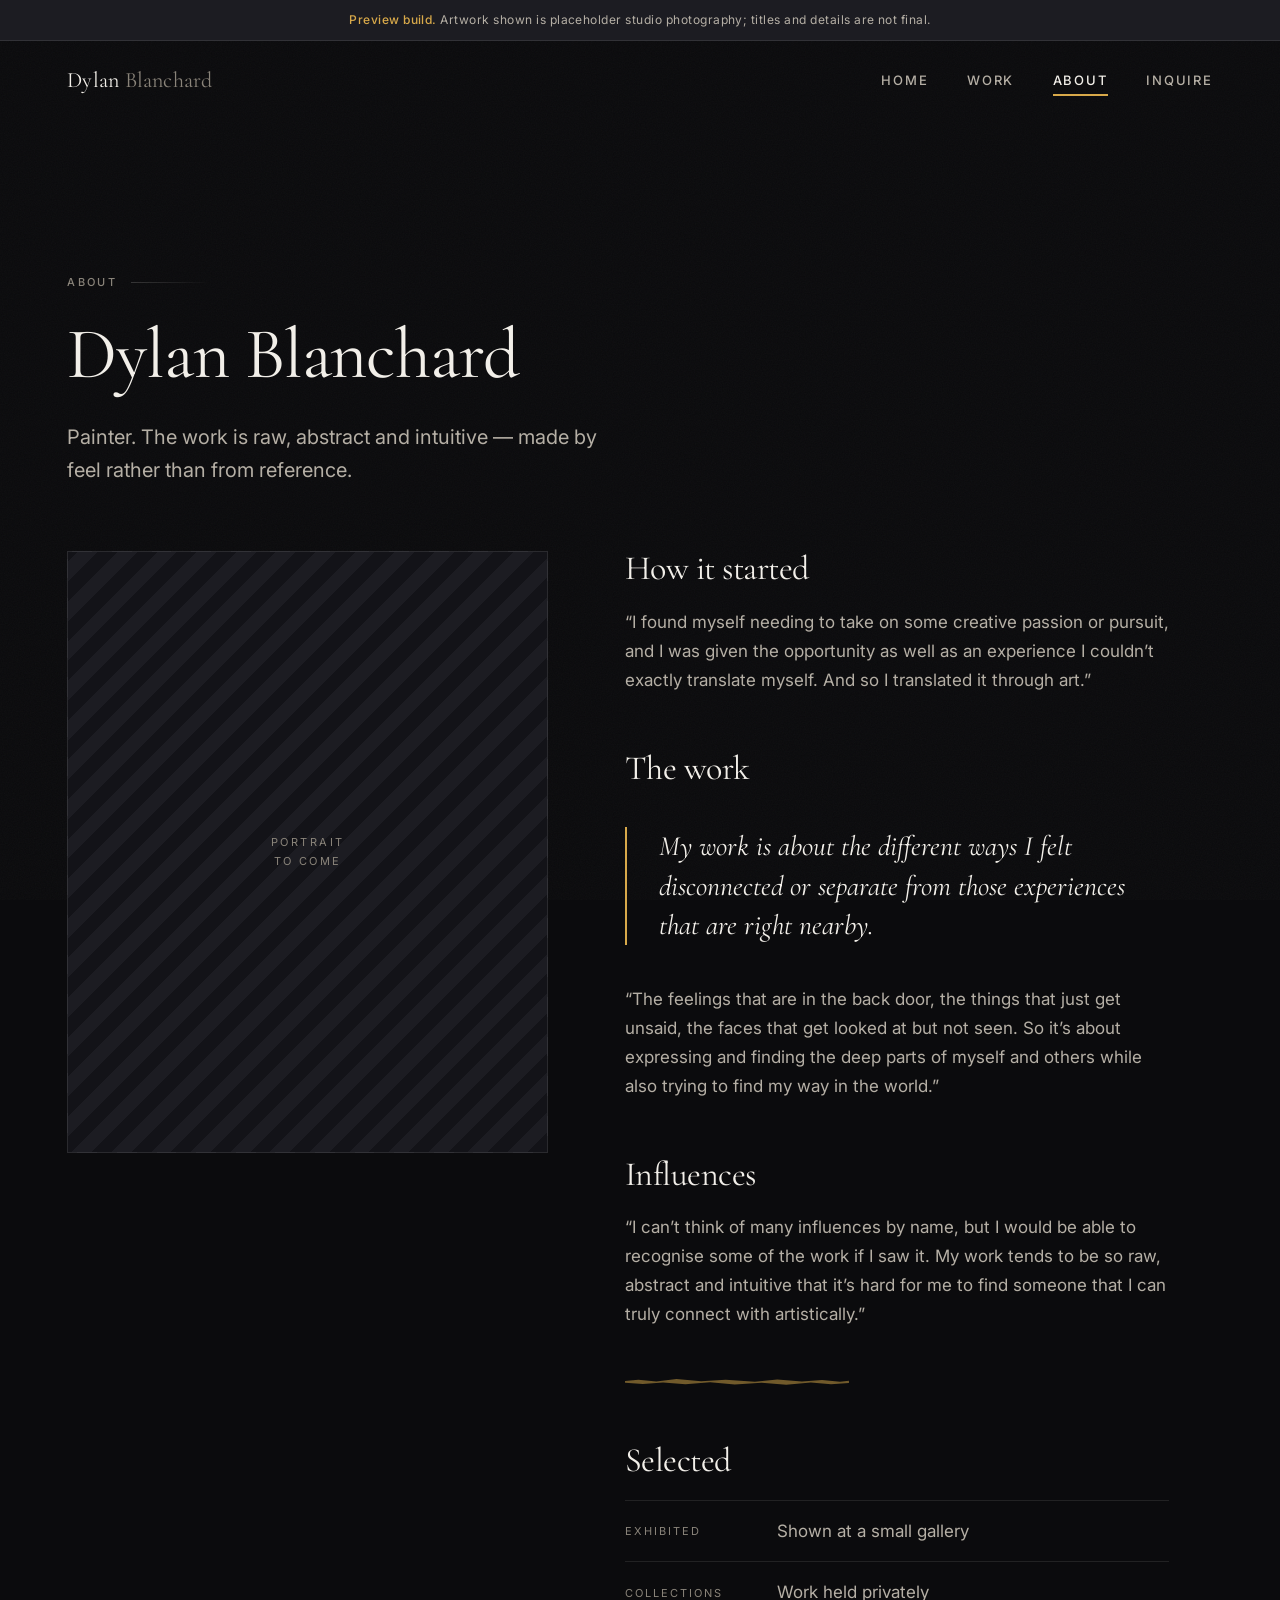
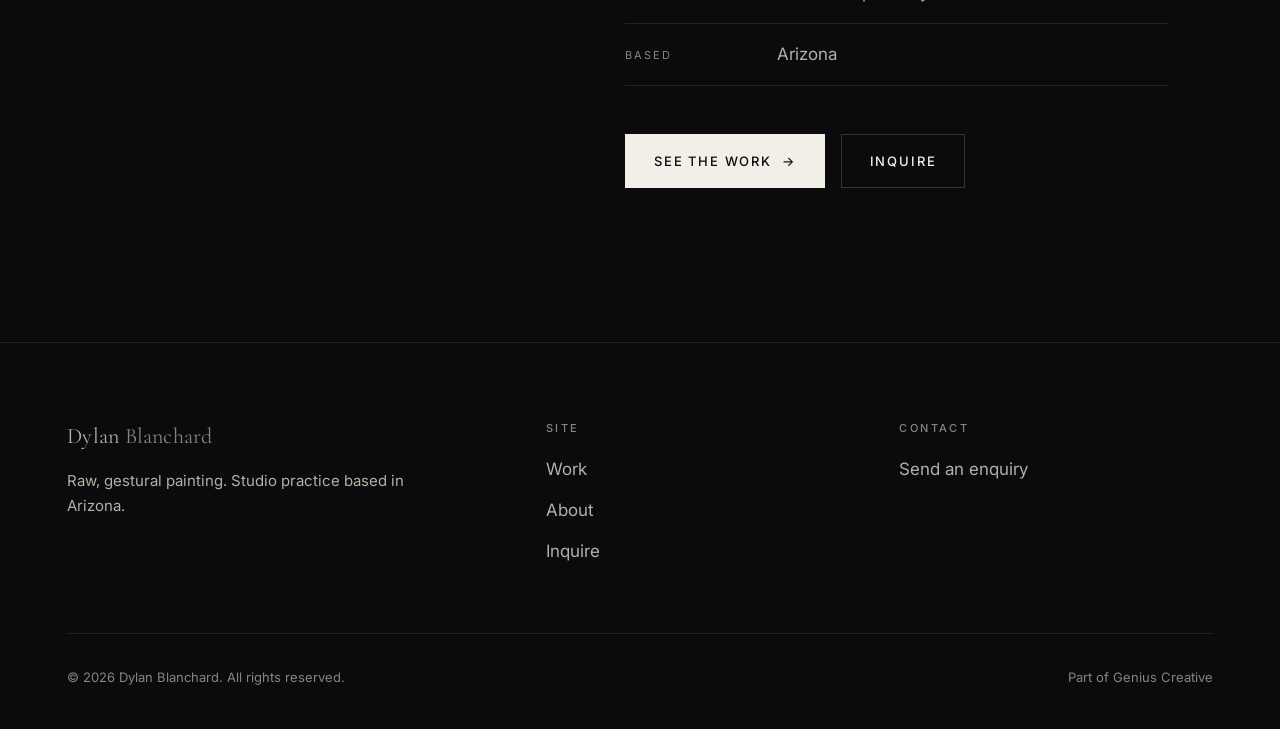
==== about.html @ bfadbf79 "Publish Dylan Blanchard portfolio site Generated from the private dylan-blanchard-portfolio repo via" ====
<!DOCTYPE html>
<html lang="en">
<head>
<meta charset="utf-8">
<meta name="viewport" content="width=device-width, initial-scale=1">
<title>About — Dylan Blanchard</title>
<meta name="description" content="Dylan Blanchard on how he started painting, what the work is about, and why it stays raw, abstract and intuitive.">
<meta property="og:title" content="About — Dylan Blanchard">
<meta property="og:description" content="How he started, what the work is about, and why it stays raw.">
<meta property="og:type" content="profile">
<meta property="og:url" content="https://gbmisa.github.io/dylan-blanchard-site/about.html">
<meta property="og:image" content="https://gbmisa.github.io/dylan-blanchard-site/images/artwork/work-06-1600.jpg">
<link rel="canonical" href="https://gbmisa.github.io/dylan-blanchard-site/about.html">
<link rel="icon" href="data:image/svg+xml,%3Csvg xmlns='http://www.w3.org/2000/svg' viewBox='0 0 32 32'%3E%3Crect width='32' height='32' fill='%230b0b0d'/%3E%3Cpath d='M6 23c4-3 6-13 11-15 3.2-1.3 6 .2 8 2.4-5 2-8 10.6-12 12.6-3 1.5-5 1-7 0z' fill='%23d8a94a'/%3E%3C/svg%3E">
<link rel="preconnect" href="https://fonts.googleapis.com">
<link rel="preconnect" href="https://fonts.gstatic.com" crossorigin>
<link href="https://fonts.googleapis.com/css2?family=Cormorant+Garamond:ital,wght@0,400;0,600;1,400&family=Inter:wght@400;500&display=swap" rel="stylesheet">
<link rel="stylesheet" href="css/style.css">
</head>
<body>

<a class="skip-link" href="#main">Skip to content</a>

<!-- PREVIEW BANNER — delete this element (and §15 of style.css) at launch -->
<div class="preview-banner">
  <strong>Preview build.</strong> Artwork shown is placeholder studio photography; titles and details are not final.
</div>

<header class="site-header">
  <div class="shell site-header__inner">
    <a class="wordmark" href="index.html">Dylan <span>Blanchard</span></a>
    <button class="nav-toggle" aria-expanded="false" aria-controls="nav" aria-label="Menu">
      <span class="nav-toggle__bars"></span>
    </button>
    <nav class="nav" id="nav" aria-label="Primary">
      <ul class="nav__list">
        <li><a class="nav__link" href="index.html">Home</a></li>
        <li><a class="nav__link" href="gallery.html">Work</a></li>
        <li><a class="nav__link" href="about.html" aria-current="page">About</a></li>
        <li><a class="nav__link" href="contact.html">Inquire</a></li>
      </ul>
    </nav>
  </div>
</header>

<main id="main">

  <section class="section" style="padding-bottom: clamp(2.5rem, 6vw, 4rem);">
    <div class="shell">
      <p class="eyebrow">About</p>
      <h1 style="font-size: clamp(2.5rem, 1.8rem + 4vw, 4.5rem); margin-bottom: 1.75rem;">
        Dylan Blanchard
      </h1>
      <p class="lede">
        Painter. The work is raw, abstract and intuitive — made by feel rather
        than from reference.
      </p>
    </div>
  </section>

  <section style="padding-bottom: var(--space-section);">
    <div class="shell">
      <div class="split">
        <div class="portrait-col">
          <div class="portrait-slot">
            <span class="portrait-slot__label">Portrait<br>to come</span>
          </div>
          <!-- TODO: swap .portrait-slot for Dylan's headshot / studio photo.
               Suggested: <img src="images/dylan-portrait.jpg" width="" height=""
               alt="Dylan Blanchard in the studio"> -->
        </div>

        <div class="prose">
          <h2>How it started</h2>
          <p>
            &ldquo;I found myself needing to take on some creative passion or
            pursuit, and I was given the opportunity as well as an experience I
            couldn&rsquo;t exactly translate myself. And so I translated it
            through art.&rdquo;
          </p>

          <h2>The work</h2>
          <blockquote>
            <p>
              My work is about the different ways I felt disconnected or
              separate from those experiences that are right nearby.
            </p>
          </blockquote>
          <p>
            &ldquo;The feelings that are in the back door, the things that just
            get unsaid, the faces that get looked at but not seen. So it&rsquo;s
            about expressing and finding the deep parts of myself and others
            while also trying to find my way in the world.&rdquo;
          </p>

          <h2>Influences</h2>
          <p>
            &ldquo;I can&rsquo;t think of many influences by name, but I would be
            able to recognise some of the work if I saw it. My work tends to be
            so raw, abstract and intuitive that it&rsquo;s hard for me to find
            someone that I can truly connect with artistically.&rdquo;
          </p>

          <hr class="stroke-rule" style="margin: 3rem 0;">

          <h2>Selected</h2>
          <ul class="facts">
            <li>
              <span class="facts__key">Exhibited</span>
              <span class="facts__val">Shown at a small gallery</span>
            </li>
            <li>
              <span class="facts__key">Collections</span>
              <span class="facts__val">Work held privately</span>
            </li>
            <li>
              <span class="facts__key">Based</span>
              <span class="facts__val">Arizona</span>
            </li>
          </ul>
          <!-- TODO: expand as Dylan adds shows, collections, press.
               Pending from Dylan: quotes he wants to lead with. -->

          <div class="btn-row" style="margin-top: 3rem;">
            <a class="btn btn--solid" href="gallery.html">
              See the work <span class="btn__arrow" aria-hidden="true">&rarr;</span>
            </a>
            <a class="btn" href="contact.html">Inquire</a>
          </div>
        </div>
      </div>
    </div>
  </section>

</main>

<footer class="site-footer">
  <div class="shell">
    <div class="site-footer__grid">
      <div>
        <a class="wordmark" href="index.html">Dylan <span>Blanchard</span></a>
        <p style="margin-top: 1rem; max-width: 22rem; font-size: 0.9375rem;">
          Raw, gestural painting. Studio practice based in Arizona.
        </p>
      </div>
      <div>
        <h3>Site</h3>
        <ul>
          <li><a href="gallery.html">Work</a></li>
          <li><a href="about.html">About</a></li>
          <li><a href="contact.html">Inquire</a></li>
        </ul>
      </div>
      <div>
        <h3>Contact</h3>
        <ul>
          <!-- TODO: replace with Dylan's real contact address -->
          <li><a href="contact.html">Send an enquiry</a></li>
        </ul>
      </div>
    </div>
    <div class="site-footer__base">
      <span>&copy; 2026 Dylan Blanchard. All rights reserved.</span>
      <span>Part of Genius Creative</span>
    </div>
  </div>
</footer>

<script src="js/site-config.js"></script>
<script src="js/main.js"></script>
</body>
</html>
---- css/style.css ----
/* ==========================================================================
   Dylan Blanchard — Genius Creative
   Ink ground, jewel-tone accents, palette-knife texture.
   The paintings supply the loudest colour on every page; chrome stays quiet.
   ========================================================================== */

/* --------------------------------------------------------------------------
   1. Tokens
   -------------------------------------------------------------------------- */
:root {
  /* ground */
  --ink:        #0b0b0d;
  --ink-raised: #131318;
  --ink-high:   #1c1c22;
  --hairline:   rgba(242, 239, 233, 0.10);
  --hairline-2: rgba(242, 239, 233, 0.18);

  /* type — all AA or better on --ink */
  --bone:    #f2efe9;  /* 19.0:1 */
  --bone-2:  #b5afa5;  /*  8.9:1 */
  --bone-3:  #8a847a;  /*  5.3:1 */

  /* jewel accents, pulled from the work itself */
  --gold:    #d8a94a;  /*  9.1:1 */
  --crimson: #e0576a;  /*  5.4:1 */
  --cobalt:  #6d8fe8;
  --violet:  #a279e0;

  /* layout */
  --measure: 34rem;
  --gutter: clamp(1.25rem, 4vw, 3.5rem);
  --shell: 78rem;

  /* rhythm */
  --space-section: clamp(5rem, 12vw, 11rem);

  /* type stacks */
  --font-display: "Cormorant Garamond", "Iowan Old Style", Palatino, Georgia, serif;
  --font-body: "Inter", -apple-system, BlinkMacSystemFont, "Segoe UI", Roboto, Helvetica, Arial, sans-serif;

  --ease: cubic-bezier(0.22, 0.61, 0.36, 1);
}

/* --------------------------------------------------------------------------
   2. Reset & base
   -------------------------------------------------------------------------- */
*, *::before, *::after { box-sizing: border-box; }

html {
  -webkit-text-size-adjust: 100%;
  scroll-behavior: smooth;
}

body {
  margin: 0;
  background: var(--ink);
  color: var(--bone-2);
  font-family: var(--font-body);
  font-size: clamp(1rem, 0.97rem + 0.15vw, 1.0625rem);
  line-height: 1.7;
  font-weight: 400;
  -webkit-font-smoothing: antialiased;
  overflow-x: hidden;
}

/* Grain. Sits above the ground, below content — gives the flat ink some
   tooth so it reads as material rather than as a flat digital surface. */
body::before {
  content: "";
  position: fixed;
  inset: 0;
  z-index: 1;
  pointer-events: none;
  opacity: 0.035;
  background-image: url("data:image/svg+xml,%3Csvg xmlns='http://www.w3.org/2000/svg' width='220' height='220'%3E%3Cfilter id='n'%3E%3CfeTurbulence type='fractalNoise' baseFrequency='0.82' numOctaves='4' stitchTiles='stitch'/%3E%3C/filter%3E%3Crect width='220' height='220' filter='url(%23n)'/%3E%3C/svg%3E");
}

body > * { position: relative; z-index: 2; }

img { max-width: 100%; height: auto; display: block; }

h1, h2, h3, h4 {
  font-family: var(--font-display);
  color: var(--bone);
  font-weight: 400;
  line-height: 1.08;
  letter-spacing: -0.015em;
  margin: 0;
  text-wrap: balance;
}

p { margin: 0 0 1.25em; }
p:last-child { margin-bottom: 0; }

a { color: var(--gold); text-decoration: none; }

:focus-visible {
  outline: 2px solid var(--gold);
  outline-offset: 3px;
  border-radius: 2px;
}

::selection { background: var(--crimson); color: var(--bone); }

.skip-link {
  position: absolute;
  left: var(--gutter);
  top: -100%;
  z-index: 999;
  padding: 0.75rem 1.25rem;
  background: var(--bone);
  color: var(--ink);
  font-size: 0.875rem;
  font-weight: 500;
}
.skip-link:focus { top: 1rem; }

.visually-hidden {
  position: absolute;
  width: 1px; height: 1px;
  padding: 0; margin: -1px;
  overflow: hidden;
  clip: rect(0 0 0 0);
  white-space: nowrap;
}

/* --------------------------------------------------------------------------
   3. Layout primitives
   -------------------------------------------------------------------------- */
.shell {
  width: 100%;
  max-width: var(--shell);
  margin-inline: auto;
  padding-inline: var(--gutter);
}

.section { padding-block: var(--space-section); }

.eyebrow {
  font-family: var(--font-body);
  font-size: 0.6875rem;
  font-weight: 500;
  letter-spacing: 0.22em;
  text-transform: uppercase;
  color: var(--bone-3);
  margin: 0 0 1.5rem;
  display: flex;
  align-items: center;
  gap: 0.875rem;
}
.eyebrow::after {
  content: "";
  height: 1px;
  flex: 1;
  max-width: 5rem;
  background: linear-gradient(90deg, var(--hairline-2), transparent);
}

.lede {
  font-size: clamp(1.0625rem, 1rem + 0.35vw, 1.25rem);
  line-height: 1.65;
  color: var(--bone-2);
  max-width: var(--measure);
}

/* A torn/knife-stroke rule — the divider motif. Deliberately not a clean
   hairline: the edge is chipped, the way a loaded knife leaves paint. */
.stroke-rule {
  border: 0;
  height: 10px;
  margin: 0;
  width: min(14rem, 40vw);
  background: var(--gold);
  opacity: 0.5;
  clip-path: polygon(
    0% 42%, 6% 30%, 14% 46%, 23% 22%, 34% 44%, 45% 28%,
    58% 48%, 68% 26%, 79% 46%, 88% 32%, 96% 48%, 100% 38%,
    100% 62%, 92% 74%, 83% 56%, 72% 78%, 61% 58%, 49% 76%,
    38% 54%, 27% 74%, 17% 56%, 8% 72%, 0% 60%
  );
}

/* --------------------------------------------------------------------------
   4. Header
   -------------------------------------------------------------------------- */
.site-header {
  position: sticky;
  top: 0;
  z-index: 50;
  transition: background-color 0.4s var(--ease), border-color 0.4s var(--ease);
  border-bottom: 1px solid transparent;
}
.site-header.is-stuck {
  background: rgba(11, 11, 13, 0.86);
  backdrop-filter: blur(14px);
  -webkit-backdrop-filter: blur(14px);
  border-bottom-color: var(--hairline);
}

.site-header__inner {
  display: flex;
  align-items: center;
  justify-content: space-between;
  gap: 1.5rem;
  padding-block: 1.5rem;
}

.wordmark {
  font-family: var(--font-display);
  font-size: 1.375rem;
  line-height: 1;
  letter-spacing: 0.01em;
  color: var(--bone);
  white-space: nowrap;
}
.wordmark span { color: var(--bone-3); }

.nav__list {
  display: flex;
  align-items: center;
  gap: clamp(1.5rem, 3vw, 2.75rem);
  list-style: none;
  margin: 0;
  padding: 0;
}

.nav__link {
  position: relative;
  font-size: 0.8125rem;
  font-weight: 500;
  letter-spacing: 0.14em;
  text-transform: uppercase;
  color: var(--bone-2);
  padding-block: 0.5rem;
  transition: color 0.25s var(--ease);
}
.nav__link::after {
  content: "";
  position: absolute;
  left: 0; right: 0; bottom: 0;
  height: 2px;
  background: var(--gold);
  transform: scaleX(0);
  transform-origin: left;
  transition: transform 0.35s var(--ease);
}
.nav__link:hover, .nav__link:focus-visible { color: var(--bone); }
.nav__link:hover::after,
.nav__link[aria-current="page"]::after { transform: scaleX(1); }
.nav__link[aria-current="page"] { color: var(--bone); }

.nav-toggle {
  display: none;
  width: 2.75rem; height: 2.75rem;
  align-items: center;
  justify-content: center;
  background: none;
  border: 1px solid var(--hairline-2);
  color: var(--bone);
  cursor: pointer;
  padding: 0;
}
.nav-toggle__bars,
.nav-toggle__bars::before,
.nav-toggle__bars::after {
  display: block;
  width: 18px; height: 1.5px;
  background: currentColor;
  transition: transform 0.3s var(--ease), opacity 0.2s var(--ease);
}
.nav-toggle__bars::before,
.nav-toggle__bars::after { content: ""; position: absolute; }
.nav-toggle__bars::before { transform: translateY(-6px); }
.nav-toggle__bars::after  { transform: translateY(6px); }
.nav-toggle[aria-expanded="true"] .nav-toggle__bars { background: transparent; }
.nav-toggle[aria-expanded="true"] .nav-toggle__bars::before { transform: rotate(45deg); }
.nav-toggle[aria-expanded="true"] .nav-toggle__bars::after  { transform: rotate(-45deg); }

@media (max-width: 46rem) {
  .nav-toggle { display: inline-flex; position: relative; }
  .nav {
    position: fixed;
    inset: 0;
    background: var(--ink);
    display: grid;
    place-items: center;
    opacity: 0;
    visibility: hidden;
    transition: opacity 0.35s var(--ease), visibility 0.35s;
  }
  .nav.is-open { opacity: 1; visibility: visible; }
  .nav__list { flex-direction: column; gap: 2rem; }
  .nav__link { font-size: 1rem; letter-spacing: 0.18em; }
}

/* --------------------------------------------------------------------------
   5. Hero
   -------------------------------------------------------------------------- */
.hero {
  padding-block: clamp(3rem, 8vw, 7rem) var(--space-section);
}

.hero__grid {
  display: grid;
  gap: clamp(2.5rem, 6vw, 5rem);
  align-items: center;
}
@media (min-width: 60rem) {
  .hero__grid {
    grid-template-columns: 1fr 0.85fr;
  }
}

.hero__title {
  font-size: clamp(3rem, 2rem + 7vw, 6.5rem);
  line-height: 0.95;
  margin-bottom: 1.75rem;
}
.hero__title em {
  display: block;
  font-style: italic;
  color: var(--gold);
}

.hero__statement {
  font-size: clamp(1.0625rem, 1rem + 0.4vw, 1.3125rem);
  line-height: 1.6;
  max-width: 30rem;
  margin-bottom: 2.5rem;
  color: var(--bone-2);
}

.hero__figure { margin: 0; }
.hero__figure img {
  width: 100%;
  /* the paint carries its own light; a faint bloom seats it on the ink */
  box-shadow: 0 40px 80px -30px rgba(0, 0, 0, 0.9),
              0 0 120px -60px var(--crimson);
}
.hero__caption {
  margin-top: 1rem;
  font-size: 0.75rem;
  letter-spacing: 0.1em;
  text-transform: uppercase;
  color: var(--bone-3);
}

/* --------------------------------------------------------------------------
   6. Buttons
   -------------------------------------------------------------------------- */
.btn-row { display: flex; flex-wrap: wrap; gap: 1rem; }

.btn {
  display: inline-flex;
  align-items: center;
  gap: 0.625rem;
  padding: 0.9375rem 1.75rem;
  font-family: var(--font-body);
  font-size: 0.8125rem;
  font-weight: 500;
  letter-spacing: 0.14em;
  text-transform: uppercase;
  border: 1px solid var(--hairline-2);
  color: var(--bone);
  background: transparent;
  cursor: pointer;
  transition: border-color 0.3s var(--ease), color 0.3s var(--ease),
              background-color 0.3s var(--ease), transform 0.3s var(--ease);
}
.btn:hover, .btn:focus-visible {
  border-color: var(--gold);
  color: var(--gold);
  transform: translateY(-2px);
}
.btn--solid {
  background: var(--bone);
  border-color: var(--bone);
  color: var(--ink);
}
.btn--solid:hover, .btn--solid:focus-visible {
  background: var(--gold);
  border-color: var(--gold);
  color: var(--ink);
}
.btn__arrow { transition: transform 0.3s var(--ease); }
.btn:hover .btn__arrow { transform: translateX(4px); }

/* --------------------------------------------------------------------------
   7. Statement / pull quote
   -------------------------------------------------------------------------- */
.statement { border-top: 1px solid var(--hairline); }

.statement__quote {
  margin: 0;
  max-width: 46rem;
}
.statement__quote p {
  font-family: var(--font-display);
  font-size: clamp(1.5rem, 1.1rem + 2vw, 2.75rem);
  line-height: 1.28;
  font-style: italic;
  color: var(--bone);
  letter-spacing: -0.01em;
}
.statement__quote p em {
  font-style: italic;
  color: var(--gold);
}
.statement__attrib {
  display: block;
  margin-top: 2rem;
  font-family: var(--font-body);
  font-size: 0.6875rem;
  font-style: normal;
  letter-spacing: 0.22em;
  text-transform: uppercase;
  color: var(--bone-3);
}

/* --------------------------------------------------------------------------
   8. Work grids
   -------------------------------------------------------------------------- */

/* Home — staggered, gallery-hang rhythm rather than a uniform matrix. */
.work-stagger {
  display: grid;
  gap: clamp(2.5rem, 6vw, 5.5rem);
}
@media (min-width: 48rem) {
  .work-stagger { grid-template-columns: repeat(2, 1fr); align-items: start; }
  .work-stagger > *:nth-child(even) { transform: translateY(clamp(2rem, 6vw, 5rem)); }
}

/* Gallery — columns keep every canvas at its true aspect ratio, no cropping. */
.work-masonry {
  column-count: 1;
  column-gap: clamp(1.5rem, 4vw, 3rem);
}
@media (min-width: 40rem) { .work-masonry { column-count: 2; } }
@media (min-width: 68rem) { .work-masonry { column-count: 3; } }
.work-masonry .work { break-inside: avoid; margin-bottom: clamp(1.5rem, 4vw, 3rem); }

.work { margin: 0; }

.work__frame {
  display: block;
  position: relative;
  background: var(--ink-raised);
  overflow: hidden;
  cursor: zoom-in;
  border: 0;
  padding: 0;
  width: 100%;
}
.work__frame img {
  width: 100%;
  transition: transform 0.7s var(--ease), filter 0.7s var(--ease);
}
.work__frame::after {
  content: "";
  position: absolute;
  inset: 0;
  background: linear-gradient(180deg, transparent 55%, rgba(11, 11, 13, 0.55));
  opacity: 0;
  transition: opacity 0.5s var(--ease);
}
.work__frame:hover img,
.work__frame:focus-visible img { transform: scale(1.035); }
.work__frame:hover::after { opacity: 1; }

.work__caption {
  margin-top: 1.125rem;
  display: flex;
  flex-wrap: wrap;
  align-items: baseline;
  gap: 0.5rem 1rem;
}
.work__title {
  font-family: var(--font-display);
  font-size: 1.25rem;
  font-style: italic;
  color: var(--bone);
  line-height: 1.2;
}
.work__meta {
  font-size: 0.75rem;
  letter-spacing: 0.1em;
  text-transform: uppercase;
  color: var(--bone-3);
}

/* --------------------------------------------------------------------------
   9. Split feature (about teaser)
   -------------------------------------------------------------------------- */
.split {
  display: grid;
  gap: clamp(2.5rem, 6vw, 5rem);
  align-items: start;
}
.split--center { align-items: center; }
@media (min-width: 56rem) {
  .split { grid-template-columns: 0.9fr 1.1fr; }
  .split--flip > :first-child { order: 2; }
  /* portrait trails the long bio column instead of stranding a gap beside it */
  .portrait-col { position: sticky; top: 6rem; }
}

.portrait-slot {
  aspect-ratio: 4 / 5;
  background:
    repeating-linear-gradient(
      -45deg,
      var(--ink-raised) 0 14px,
      var(--ink-high) 14px 28px
    );
  border: 1px solid var(--hairline);
  display: grid;
  place-content: center;
  gap: 0.5rem;
  text-align: center;
  padding: 2rem;
}
.portrait-slot__label {
  font-size: 0.6875rem;
  letter-spacing: 0.22em;
  text-transform: uppercase;
  color: var(--bone-3);
}

/* --------------------------------------------------------------------------
   10. CTA band
   -------------------------------------------------------------------------- */
.cta {
  border-top: 1px solid var(--hairline);
  border-bottom: 1px solid var(--hairline);
  background:
    radial-gradient(70% 120% at 20% 0%, rgba(224, 87, 106, 0.10), transparent 60%),
    radial-gradient(60% 100% at 85% 100%, rgba(109, 143, 232, 0.10), transparent 60%);
}
.cta__title {
  font-size: clamp(2rem, 1.4rem + 3vw, 3.5rem);
  margin-bottom: 1.25rem;
}

/* --------------------------------------------------------------------------
   11. Prose (about)
   -------------------------------------------------------------------------- */
.prose { max-width: var(--measure); }
.prose h2 {
  font-size: clamp(1.5rem, 1.2rem + 1.4vw, 2.125rem);
  margin: 3.5rem 0 1.25rem;
}
.prose h2:first-child { margin-top: 0; }
.prose p { color: var(--bone-2); }

.prose blockquote {
  margin: 2.5rem 0;
  padding-left: clamp(1.25rem, 3vw, 2rem);
  border-left: 2px solid var(--gold);
}
.prose blockquote p {
  font-family: var(--font-display);
  font-size: clamp(1.25rem, 1.1rem + 1vw, 1.75rem);
  font-style: italic;
  line-height: 1.4;
  color: var(--bone);
}

.facts {
  list-style: none;
  margin: 0;
  padding: 0;
  border-top: 1px solid var(--hairline);
}
.facts li {
  display: flex;
  flex-wrap: wrap;
  gap: 0.25rem 1.5rem;
  padding-block: 1rem;
  border-bottom: 1px solid var(--hairline);
}
.facts dt, .facts__key {
  flex: 0 0 8rem;
  font-size: 0.6875rem;
  letter-spacing: 0.18em;
  text-transform: uppercase;
  color: var(--bone-3);
  padding-top: 0.35rem;
}
.facts__val { flex: 1 1 14rem; color: var(--bone-2); }

/* --------------------------------------------------------------------------
   12. Form
   -------------------------------------------------------------------------- */
.form { max-width: 38rem; }
.field { margin-bottom: 1.75rem; }
.field label {
  display: block;
  font-size: 0.6875rem;
  font-weight: 500;
  letter-spacing: 0.18em;
  text-transform: uppercase;
  color: var(--bone-2);
  margin-bottom: 0.625rem;
}
.field input,
.field select,
.field textarea {
  width: 100%;
  padding: 0.875rem 1rem;
  background: var(--ink-raised);
  border: 1px solid var(--hairline-2);
  color: var(--bone);
  font-family: inherit;
  font-size: 1rem;
  line-height: 1.5;
  transition: border-color 0.25s var(--ease), background-color 0.25s var(--ease);
}
.field textarea { resize: vertical; min-height: 9rem; }
.field input:focus,
.field select:focus,
.field textarea:focus {
  outline: none;
  border-color: var(--gold);
  background: var(--ink-high);
}
.field input::placeholder,
.field textarea::placeholder { color: var(--bone-3); opacity: 1; }
.field__hint {
  margin-top: 0.5rem;
  font-size: 0.8125rem;
  color: var(--bone-3);
}
.field__hint--ok { color: var(--gold); }
.field__hint--error { color: var(--crimson); }

/* Honeypot — visually hidden, still in the tab order off-screen for bots */
.hp-field {
  position: absolute;
  width: 1px;
  height: 1px;
  padding: 0;
  margin: -1px;
  overflow: hidden;
  clip: rect(0, 0, 0, 0);
  white-space: nowrap;
  border: 0;
}

.form button[disabled] {
  opacity: 0.55;
  cursor: not-allowed;
  transform: none;
}

/* --------------------------------------------------------------------------
   13. Lightbox
   -------------------------------------------------------------------------- */
.lightbox {
  position: fixed;
  inset: 0;
  z-index: 100;
  background: rgba(6, 6, 8, 0.985);
  backdrop-filter: blur(10px);
  -webkit-backdrop-filter: blur(10px);
  display: none;
  grid-template-rows: 1fr auto;
  padding: clamp(1rem, 4vw, 3rem);
  opacity: 0;
  transition: opacity 0.3s var(--ease);
}
.lightbox[open], .lightbox.is-open { display: grid; }
.lightbox.is-visible { opacity: 1; }

.lightbox__stage {
  position: relative;
  min-height: 0;
}
/* Absolute + margin:auto so max-height resolves against the stage's real
   height. A plain grid-centred img gets width-fitted and overflows tall
   canvases past the caption bar. */
.lightbox__img {
  position: absolute;
  inset: 0;
  margin: auto;
  width: auto;
  height: auto;
  max-width: 100%;
  max-height: 100%;
  object-fit: contain;
  box-shadow: 0 40px 100px -40px rgba(0, 0, 0, 1);
}
.lightbox__bar {
  display: flex;
  align-items: baseline;
  justify-content: space-between;
  gap: 1.5rem;
  padding-top: 1.5rem;
}
.lightbox__title {
  font-family: var(--font-display);
  font-style: italic;
  font-size: 1.25rem;
  color: var(--bone);
}
.lightbox__meta {
  font-size: 0.75rem;
  letter-spacing: 0.1em;
  text-transform: uppercase;
  color: var(--bone-3);
}
.lightbox__close,
.lightbox__nav {
  position: absolute;
  background: none;
  border: 1px solid var(--hairline-2);
  color: var(--bone);
  width: 3rem; height: 3rem;
  display: grid;
  place-items: center;
  cursor: pointer;
  transition: border-color 0.25s var(--ease), color 0.25s var(--ease);
}
.lightbox__close:hover,
.lightbox__nav:hover { border-color: var(--gold); color: var(--gold); }
.lightbox__close { top: clamp(1rem, 4vw, 3rem); right: clamp(1rem, 4vw, 3rem); }
.lightbox__nav--prev { left: clamp(0.5rem, 2vw, 1.5rem); top: 50%; transform: translateY(-50%); }
.lightbox__nav--next { right: clamp(0.5rem, 2vw, 1.5rem); top: 50%; transform: translateY(-50%); }

body.is-locked { overflow: hidden; }

/* --------------------------------------------------------------------------
   14. Footer
   -------------------------------------------------------------------------- */
.site-footer {
  border-top: 1px solid var(--hairline);
  padding-block: clamp(3rem, 7vw, 5rem) 2.5rem;
}
.site-footer__grid {
  display: grid;
  gap: 2.5rem;
  margin-bottom: 3.5rem;
}
@media (min-width: 48rem) {
  .site-footer__grid { grid-template-columns: 1.4fr 1fr 1fr; }
}
.site-footer h3 {
  font-family: var(--font-body);
  font-size: 0.6875rem;
  font-weight: 500;
  letter-spacing: 0.22em;
  text-transform: uppercase;
  color: var(--bone-3);
  margin-bottom: 1.25rem;
}
.site-footer ul { list-style: none; margin: 0; padding: 0; }
.site-footer li { margin-bottom: 0.75rem; }
.site-footer a { color: var(--bone-2); transition: color 0.25s var(--ease); }
.site-footer a:hover { color: var(--gold); }

.site-footer__base {
  display: flex;
  flex-wrap: wrap;
  gap: 1rem 2rem;
  justify-content: space-between;
  padding-top: 2rem;
  border-top: 1px solid var(--hairline);
  font-size: 0.8125rem;
  color: var(--bone-3);
}

/* --------------------------------------------------------------------------
   15. Preview banner — delete this block and its markup at launch
   -------------------------------------------------------------------------- */
.preview-banner {
  background: var(--ink-high);
  border-bottom: 1px solid var(--hairline);
  color: var(--bone-2);
  font-size: 0.75rem;
  letter-spacing: 0.04em;
  text-align: center;
  padding: 0.625rem var(--gutter);
}
.preview-banner strong { color: var(--gold); font-weight: 500; }

/* --------------------------------------------------------------------------
   16. Motion
   -------------------------------------------------------------------------- */
.reveal {
  opacity: 0;
  transform: translateY(18px);
  transition: opacity 0.8s var(--ease), transform 0.8s var(--ease);
}
.reveal.is-in { opacity: 1; transform: none; }

@media (prefers-reduced-motion: reduce) {
  html { scroll-behavior: auto; }
  *, *::before, *::after {
    animation-duration: 0.01ms !important;
    animation-iteration-count: 1 !important;
    transition-duration: 0.01ms !important;
  }
  .reveal { opacity: 1; transform: none; }
  .work-stagger > *:nth-child(even) { transform: none; }
}
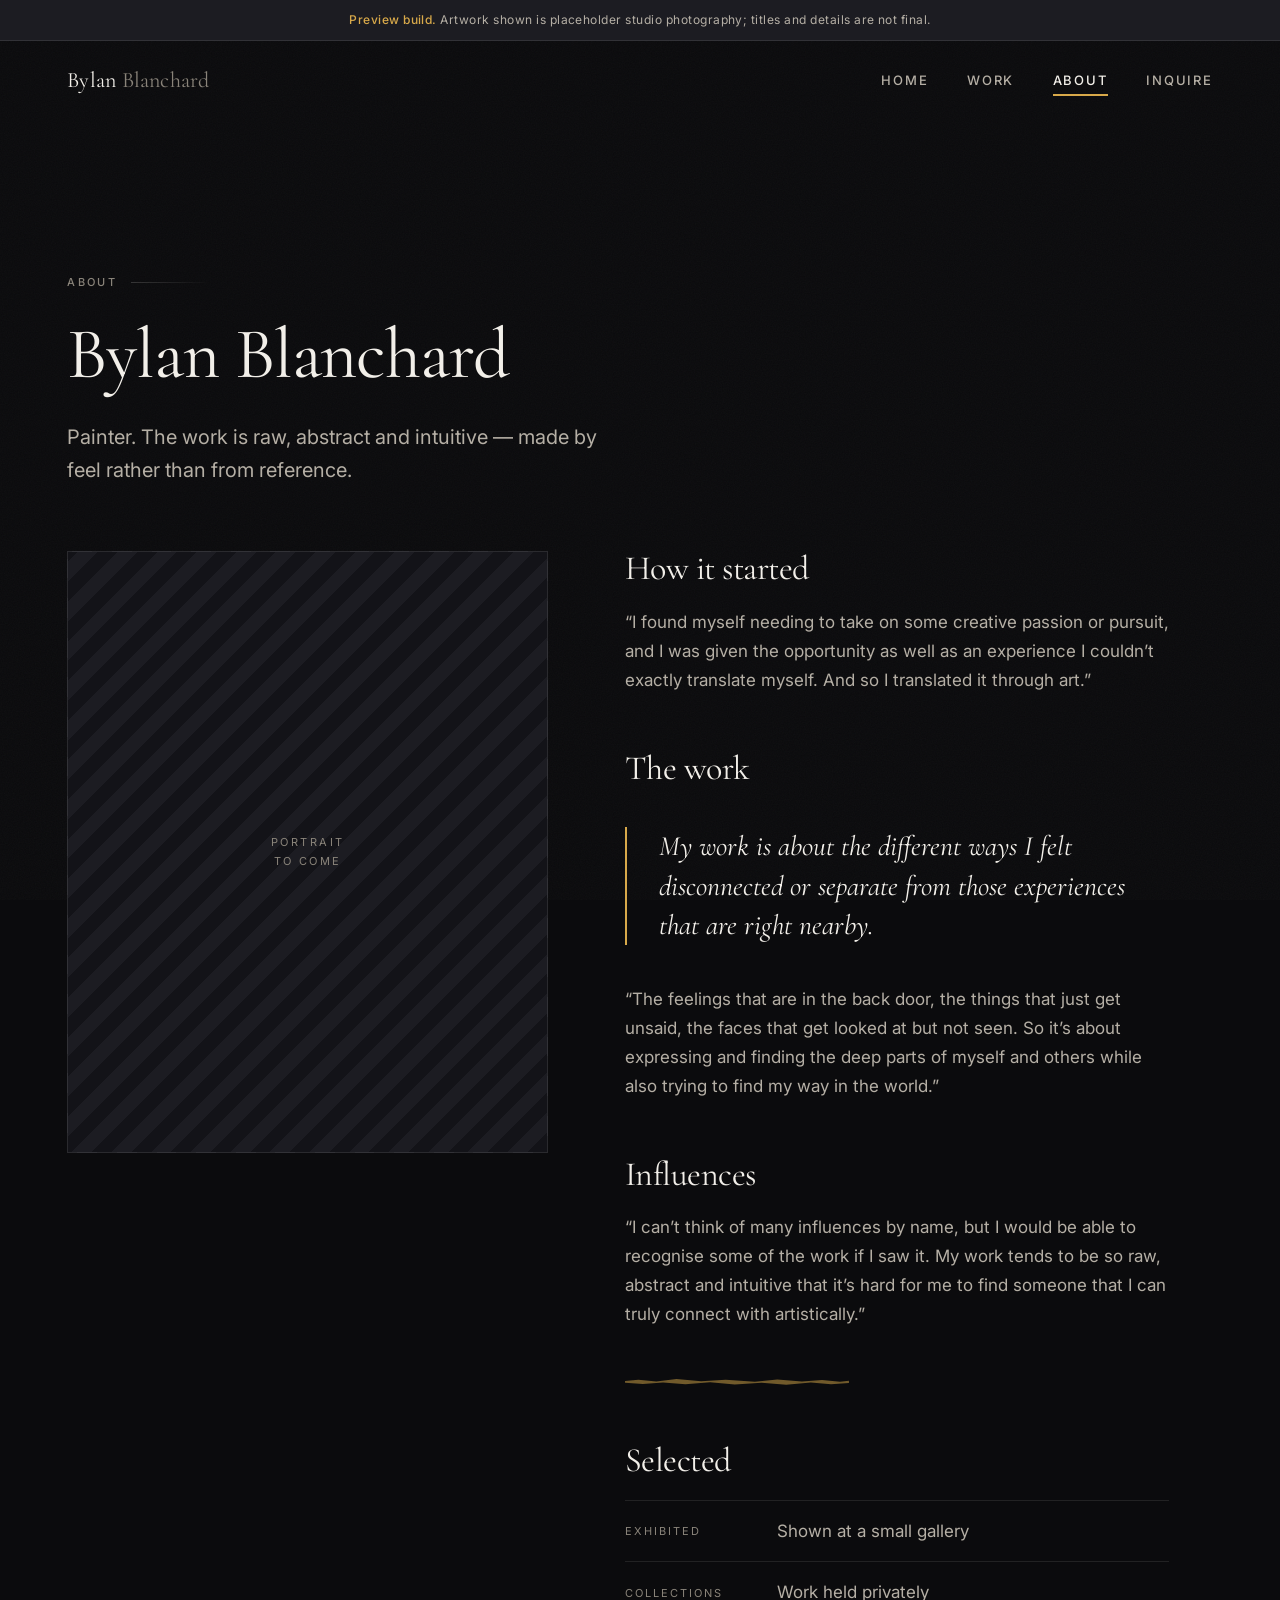
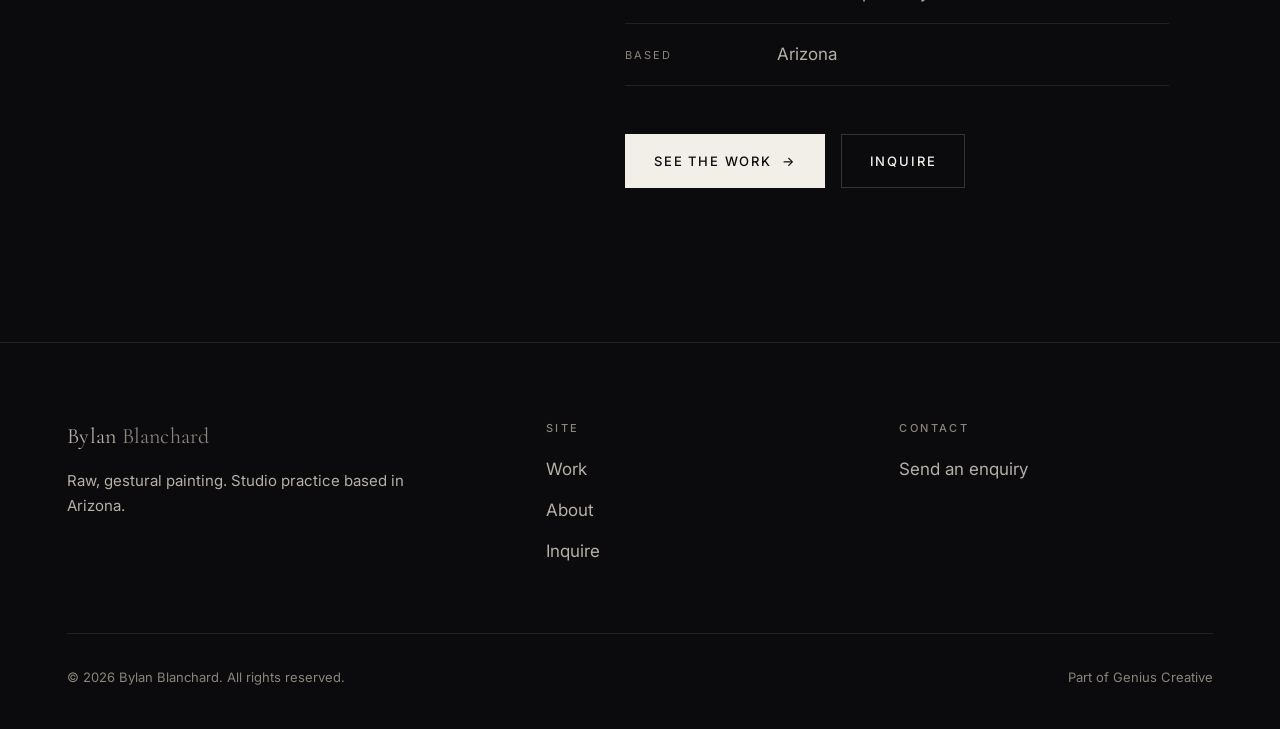
==== commit 6f16ddbc: "Rename Dylan to Bylan across site Co-Authored-By: Claude Sonnet 5 <noreply@anthropic.com>" ====
--- a/about.html
+++ b/about.html
@@ -3,9 +3,9 @@
 <head>
 <meta charset="utf-8">
 <meta name="viewport" content="width=device-width, initial-scale=1">
-<title>About — Dylan Blanchard</title>
-<meta name="description" content="Dylan Blanchard on how he started painting, what the work is about, and why it stays raw, abstract and intuitive.">
-<meta property="og:title" content="About — Dylan Blanchard">
+<title>About — Bylan Blanchard</title>
+<meta name="description" content="Bylan Blanchard on how he started painting, what the work is about, and why it stays raw, abstract and intuitive.">
+<meta property="og:title" content="About — Bylan Blanchard">
 <meta property="og:description" content="How he started, what the work is about, and why it stays raw.">
 <meta property="og:type" content="profile">
 <meta property="og:url" content="https://gbmisa.github.io/dylan-blanchard-site/about.html">
@@ -28,7 +28,7 @@
 
 <header class="site-header">
   <div class="shell site-header__inner">
-    <a class="wordmark" href="index.html">Dylan <span>Blanchard</span></a>
+    <a class="wordmark" href="index.html">Bylan <span>Blanchard</span></a>
     <button class="nav-toggle" aria-expanded="false" aria-controls="nav" aria-label="Menu">
       <span class="nav-toggle__bars"></span>
     </button>
@@ -49,7 +49,7 @@
     <div class="shell">
       <p class="eyebrow">About</p>
       <h1 style="font-size: clamp(2.5rem, 1.8rem + 4vw, 4.5rem); margin-bottom: 1.75rem;">
-        Dylan Blanchard
+        Bylan Blanchard
       </h1>
       <p class="lede">
         Painter. The work is raw, abstract and intuitive — made by feel rather
@@ -65,9 +65,9 @@
           <div class="portrait-slot">
             <span class="portrait-slot__label">Portrait<br>to come</span>
           </div>
-          <!-- TODO: swap .portrait-slot for Dylan's headshot / studio photo.
+          <!-- TODO: swap .portrait-slot for Bylan's headshot / studio photo.
                Suggested: <img src="images/dylan-portrait.jpg" width="" height=""
-               alt="Dylan Blanchard in the studio"> -->
+               alt="Bylan Blanchard in the studio"> -->
         </div>
 
         <div class="prose">
@@ -118,8 +118,8 @@
               <span class="facts__val">Arizona</span>
             </li>
           </ul>
-          <!-- TODO: expand as Dylan adds shows, collections, press.
-               Pending from Dylan: quotes he wants to lead with. -->
+          <!-- TODO: expand as Bylan adds shows, collections, press.
+               Pending from Bylan: quotes he wants to lead with. -->
 
           <div class="btn-row" style="margin-top: 3rem;">
             <a class="btn btn--solid" href="gallery.html">
@@ -138,7 +138,7 @@
   <div class="shell">
     <div class="site-footer__grid">
       <div>
-        <a class="wordmark" href="index.html">Dylan <span>Blanchard</span></a>
+        <a class="wordmark" href="index.html">Bylan <span>Blanchard</span></a>
         <p style="margin-top: 1rem; max-width: 22rem; font-size: 0.9375rem;">
           Raw, gestural painting. Studio practice based in Arizona.
         </p>
@@ -154,13 +154,13 @@
       <div>
         <h3>Contact</h3>
         <ul>
-          <!-- TODO: replace with Dylan's real contact address -->
+          <!-- TODO: replace with Bylan's real contact address -->
           <li><a href="contact.html">Send an enquiry</a></li>
         </ul>
       </div>
     </div>
     <div class="site-footer__base">
-      <span>&copy; 2026 Dylan Blanchard. All rights reserved.</span>
+      <span>&copy; 2026 Bylan Blanchard. All rights reserved.</span>
       <span>Part of Genius Creative</span>
     </div>
   </div>
--- a/css/style.css
+++ b/css/style.css
@@ -1,5 +1,5 @@
 /* ==========================================================================
-   Dylan Blanchard — Genius Creative
+   Bylan Blanchard — Genius Creative
    Ink ground, jewel-tone accents, palette-knife texture.
    The paintings supply the loudest colour on every page; chrome stays quiet.
    ========================================================================== */
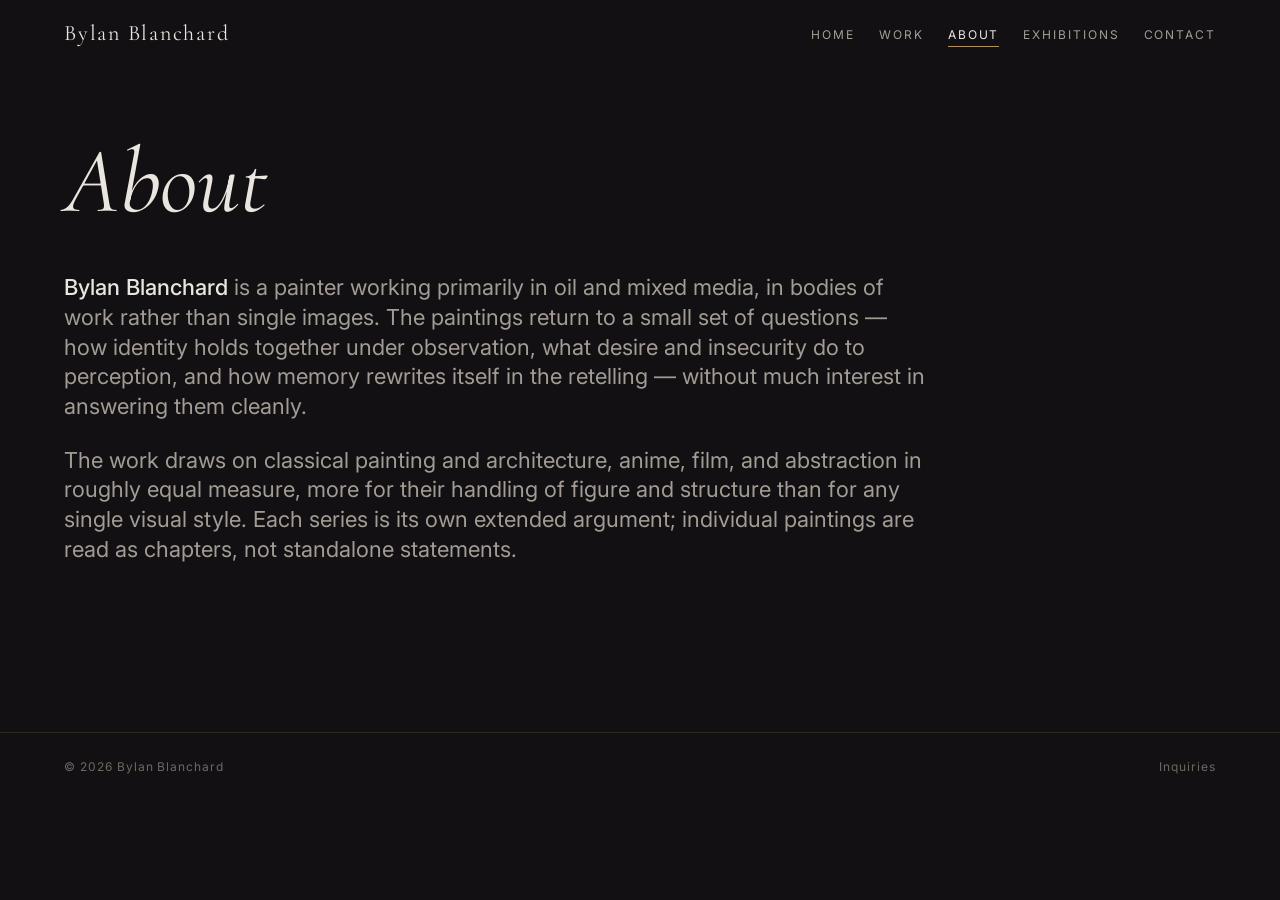
==== commit 1614211f: "Rebuild as art portfolio: quiet exhibition-style site Replaces the previous "Bylan Blanchard" previe" ====
--- a/about.html
+++ b/about.html
@@ -4,169 +4,70 @@
 <meta charset="utf-8">
 <meta name="viewport" content="width=device-width, initial-scale=1">
 <title>About — Bylan Blanchard</title>
-<meta name="description" content="Bylan Blanchard on how he started painting, what the work is about, and why it stays raw, abstract and intuitive.">
-<meta property="og:title" content="About — Bylan Blanchard">
-<meta property="og:description" content="How he started, what the work is about, and why it stays raw.">
-<meta property="og:type" content="profile">
-<meta property="og:url" content="https://gbmisa.github.io/dylan-blanchard-site/about.html">
-<meta property="og:image" content="https://gbmisa.github.io/dylan-blanchard-site/images/artwork/work-06-1600.jpg">
-<link rel="canonical" href="https://gbmisa.github.io/dylan-blanchard-site/about.html">
-<link rel="icon" href="data:image/svg+xml,%3Csvg xmlns='http://www.w3.org/2000/svg' viewBox='0 0 32 32'%3E%3Crect width='32' height='32' fill='%230b0b0d'/%3E%3Cpath d='M6 23c4-3 6-13 11-15 3.2-1.3 6 .2 8 2.4-5 2-8 10.6-12 12.6-3 1.5-5 1-7 0z' fill='%23d8a94a'/%3E%3C/svg%3E">
+<meta name="description" content="Artist statement and background for Bylan Blanchard.">
+<link rel="icon" href="data:image/svg+xml,%3Csvg xmlns='http://www.w3.org/2000/svg' viewBox='0 0 32 32'%3E%3Crect width='32' height='32' fill='%23121013'/%3E%3Ccircle cx='16' cy='16' r='5' fill='%23b3915c'/%3E%3C/svg%3E">
 <link rel="preconnect" href="https://fonts.googleapis.com">
 <link rel="preconnect" href="https://fonts.gstatic.com" crossorigin>
-<link href="https://fonts.googleapis.com/css2?family=Cormorant+Garamond:ital,wght@0,400;0,600;1,400&family=Inter:wght@400;500&display=swap" rel="stylesheet">
-<link rel="stylesheet" href="css/style.css">
+<link href="https://fonts.googleapis.com/css2?family=Cormorant+Garamond:ital,wght@0,400;0,500;0,600;1,400&family=Inter:wght@400;500&display=swap" rel="stylesheet">
+<link rel="stylesheet" href="css/tokens.css">
+<link rel="stylesheet" href="css/base.css">
+<link rel="stylesheet" href="css/layout.css">
+<link rel="stylesheet" href="css/components.css">
 </head>
 <body>
 
 <a class="skip-link" href="#main">Skip to content</a>
 
-<!-- PREVIEW BANNER — delete this element (and §15 of style.css) at launch -->
-<div class="preview-banner">
-  <strong>Preview build.</strong> Artwork shown is placeholder studio photography; titles and details are not final.
-</div>
-
 <header class="site-header">
   <div class="shell site-header__inner">
-    <a class="wordmark" href="index.html">Bylan <span>Blanchard</span></a>
+    <a class="wordmark" href="index.html">Bylan Blanchard</a>
     <button class="nav-toggle" aria-expanded="false" aria-controls="nav" aria-label="Menu">
-      <span class="nav-toggle__bars"></span>
+      <span class="nav-toggle__bar"></span>
+      <span class="nav-toggle__bar"></span>
+      <span class="nav-toggle__bar"></span>
     </button>
     <nav class="nav" id="nav" aria-label="Primary">
       <ul class="nav__list">
         <li><a class="nav__link" href="index.html">Home</a></li>
-        <li><a class="nav__link" href="gallery.html">Work</a></li>
-        <li><a class="nav__link" href="about.html" aria-current="page">About</a></li>
-        <li><a class="nav__link" href="contact.html">Inquire</a></li>
+        <li><a class="nav__link" href="work.html">Work</a></li>
+        <li><a class="nav__link" href="about.html">About</a></li>
+        <li><a class="nav__link" href="exhibitions.html">Exhibitions</a></li>
+        <li><a class="nav__link" href="contact.html">Contact</a></li>
       </ul>
     </nav>
   </div>
 </header>
 
 <main id="main">
+  <section class="section shell">
+    <h1 class="hero__title" style="margin-bottom: var(--space-5);">About</h1>
 
-  <section class="section" style="padding-bottom: clamp(2.5rem, 6vw, 4rem);">
-    <div class="shell">
-      <p class="eyebrow">About</p>
-      <h1 style="font-size: clamp(2.5rem, 1.8rem + 4vw, 4.5rem); margin-bottom: 1.75rem;">
-        Bylan Blanchard
-      </h1>
-      <p class="lede">
-        Painter. The work is raw, abstract and intuitive — made by feel rather
-        than from reference.
-      </p>
-    </div>
+    <!-- Placeholder statement — replace with real biography and artist statement. -->
+    <p class="prose">
+      <strong>Bylan Blanchard</strong> is a painter working primarily in oil
+      and mixed media, in bodies of work rather than single images. The
+      paintings return to a small set of questions — how identity holds
+      together under observation, what desire and insecurity do to
+      perception, and how memory rewrites itself in the retelling — without
+      much interest in answering them cleanly.
+    </p>
+    <p class="prose">
+      The work draws on classical painting and architecture, anime, film,
+      and abstraction in roughly equal measure, more for their handling of
+      figure and structure than for any single visual style. Each series is
+      its own extended argument; individual paintings are read as chapters,
+      not standalone statements.
+    </p>
   </section>
-
-  <section style="padding-bottom: var(--space-section);">
-    <div class="shell">
-      <div class="split">
-        <div class="portrait-col">
-          <div class="portrait-slot">
-            <span class="portrait-slot__label">Portrait<br>to come</span>
-          </div>
-          <!-- TODO: swap .portrait-slot for Bylan's headshot / studio photo.
-               Suggested: <img src="images/dylan-portrait.jpg" width="" height=""
-               alt="Bylan Blanchard in the studio"> -->
-        </div>
-
-        <div class="prose">
-          <h2>How it started</h2>
-          <p>
-            &ldquo;I found myself needing to take on some creative passion or
-            pursuit, and I was given the opportunity as well as an experience I
-            couldn&rsquo;t exactly translate myself. And so I translated it
-            through art.&rdquo;
-          </p>
-
-          <h2>The work</h2>
-          <blockquote>
-            <p>
-              My work is about the different ways I felt disconnected or
-              separate from those experiences that are right nearby.
-            </p>
-          </blockquote>
-          <p>
-            &ldquo;The feelings that are in the back door, the things that just
-            get unsaid, the faces that get looked at but not seen. So it&rsquo;s
-            about expressing and finding the deep parts of myself and others
-            while also trying to find my way in the world.&rdquo;
-          </p>
-
-          <h2>Influences</h2>
-          <p>
-            &ldquo;I can&rsquo;t think of many influences by name, but I would be
-            able to recognise some of the work if I saw it. My work tends to be
-            so raw, abstract and intuitive that it&rsquo;s hard for me to find
-            someone that I can truly connect with artistically.&rdquo;
-          </p>
-
-          <hr class="stroke-rule" style="margin: 3rem 0;">
-
-          <h2>Selected</h2>
-          <ul class="facts">
-            <li>
-              <span class="facts__key">Exhibited</span>
-              <span class="facts__val">Shown at a small gallery</span>
-            </li>
-            <li>
-              <span class="facts__key">Collections</span>
-              <span class="facts__val">Work held privately</span>
-            </li>
-            <li>
-              <span class="facts__key">Based</span>
-              <span class="facts__val">Arizona</span>
-            </li>
-          </ul>
-          <!-- TODO: expand as Bylan adds shows, collections, press.
-               Pending from Bylan: quotes he wants to lead with. -->
-
-          <div class="btn-row" style="margin-top: 3rem;">
-            <a class="btn btn--solid" href="gallery.html">
-              See the work <span class="btn__arrow" aria-hidden="true">&rarr;</span>
-            </a>
-            <a class="btn" href="contact.html">Inquire</a>
-          </div>
-        </div>
-      </div>
-    </div>
-  </section>
-
 </main>
 
 <footer class="site-footer">
-  <div class="shell">
-    <div class="site-footer__grid">
-      <div>
-        <a class="wordmark" href="index.html">Bylan <span>Blanchard</span></a>
-        <p style="margin-top: 1rem; max-width: 22rem; font-size: 0.9375rem;">
-          Raw, gestural painting. Studio practice based in Arizona.
-        </p>
-      </div>
-      <div>
-        <h3>Site</h3>
-        <ul>
-          <li><a href="gallery.html">Work</a></li>
-          <li><a href="about.html">About</a></li>
-          <li><a href="contact.html">Inquire</a></li>
-        </ul>
-      </div>
-      <div>
-        <h3>Contact</h3>
-        <ul>
-          <!-- TODO: replace with Bylan's real contact address -->
-          <li><a href="contact.html">Send an enquiry</a></li>
-        </ul>
-      </div>
-    </div>
-    <div class="site-footer__base">
-      <span>&copy; 2026 Bylan Blanchard. All rights reserved.</span>
-      <span>Part of Genius Creative</span>
-    </div>
+  <div class="shell site-footer__inner">
+    <span>&copy; 2026 Bylan Blanchard</span>
+    <a href="contact.html">Inquiries</a>
   </div>
 </footer>
 
-<script src="js/site-config.js"></script>
-<script src="js/main.js"></script>
+<script src="js/nav.js"></script>
 </body>
 </html>
--- a/css/tokens.css
+++ b/css/tokens.css
@@ -0,0 +1,63 @@
+/* Design tokens — the entire visual language lives here. */
+
+:root {
+  /* ---- color: a dim gallery, not a dark app ---- */
+  --color-bg: #121013;
+  --color-bg-raised: #17151890;
+  --color-fg: #eae6df;
+  --color-fg-muted: #a39c94;
+  --color-fg-faint: #6f6862;
+  --color-border: #2b2723;
+  --color-accent: #b3915c; /* muted gold — used sparingly, never as a fill */
+  --color-focus: #d8c8a8;
+
+  /* ---- type ---- */
+  --font-display: "Cormorant Garamond", "Iowan Old Style", Georgia, serif;
+  --font-body: "Inter", -apple-system, "Segoe UI", sans-serif;
+
+  --size-xs: 0.75rem;
+  --size-sm: 0.875rem;
+  --size-base: 1rem;
+  --size-lg: clamp(1.125rem, 1rem + 0.5vw, 1.375rem);
+  --size-xl: clamp(1.5rem, 1.2rem + 1.2vw, 2.25rem);
+  --size-2xl: clamp(2.25rem, 1.6rem + 2.8vw, 4rem);
+  --size-3xl: clamp(3rem, 1.8rem + 5vw, 6.5rem);
+
+  --leading-tight: 1.1;
+  --leading-snug: 1.35;
+  --leading-normal: 1.6;
+
+  --tracking-wide: 0.08em;
+  --tracking-wider: 0.16em;
+
+  /* ---- space ---- */
+  --space-1: 0.25rem;
+  --space-2: 0.5rem;
+  --space-3: 1rem;
+  --space-4: 1.5rem;
+  --space-5: 2.5rem;
+  --space-6: 4rem;
+  --space-7: 6.5rem;
+  --space-8: 10rem;
+
+  /* ---- layout ---- */
+  --shell-width: 84rem;
+  --shell-padding: var(--space-4);
+
+  /* ---- motion ---- */
+  --ease-quiet: cubic-bezier(0.2, 0.6, 0.2, 1);
+  --duration-fast: 200ms;
+  --duration-slow: 700ms;
+}
+
+@media (min-width: 720px) {
+  :root {
+    --shell-padding: var(--space-5);
+  }
+}
+
+@media (min-width: 1200px) {
+  :root {
+    --shell-padding: var(--space-6);
+  }
+}
--- a/css/base.css
+++ b/css/base.css
@@ -0,0 +1,107 @@
+/* Reset + global element defaults. */
+
+*,
+*::before,
+*::after {
+  box-sizing: border-box;
+}
+
+html {
+  -webkit-text-size-adjust: 100%;
+}
+
+html {
+  overflow-x: hidden;
+}
+
+body {
+  margin: 0;
+  overflow-x: hidden;
+  background: var(--color-bg);
+  color: var(--color-fg);
+  font-family: var(--font-body);
+  font-size: var(--size-base);
+  line-height: var(--leading-normal);
+  -webkit-font-smoothing: antialiased;
+}
+
+h1, h2, h3, h4 {
+  margin: 0;
+  font-family: var(--font-display);
+  font-weight: 500;
+  line-height: var(--leading-tight);
+  overflow-wrap: break-word;
+}
+
+p {
+  margin: 0;
+}
+
+ul, ol {
+  margin: 0;
+  padding: 0;
+  list-style: none;
+}
+
+a {
+  color: inherit;
+  text-decoration: none;
+}
+
+img {
+  display: block;
+  max-width: 100%;
+  height: auto;
+}
+
+button {
+  font: inherit;
+  color: inherit;
+  background: none;
+  border: 0;
+  padding: 0;
+  cursor: pointer;
+}
+
+/* Every custom interactive element gets a visible, deliberate focus ring —
+   the interface can be quiet without being inaccessible. */
+a:focus-visible,
+button:focus-visible {
+  outline: 1px solid var(--color-focus);
+  outline-offset: 4px;
+}
+
+.skip-link {
+  position: absolute;
+  top: -100%;
+  left: var(--space-3);
+  background: var(--color-bg);
+  color: var(--color-fg);
+  padding: var(--space-2) var(--space-3);
+  border: 1px solid var(--color-border);
+  z-index: 100;
+}
+
+.skip-link:focus {
+  top: var(--space-3);
+}
+
+.visually-hidden {
+  position: absolute;
+  width: 1px;
+  height: 1px;
+  overflow: hidden;
+  clip: rect(0 0 0 0);
+  white-space: nowrap;
+}
+
+@media (prefers-reduced-motion: reduce) {
+  *,
+  *::before,
+  *::after {
+    animation-duration: 0.01ms !important;
+    animation-iteration-count: 1 !important;
+    transition-duration: 0.01ms !important;
+    scroll-behavior: auto !important;
+  }
+}
--- a/css/layout.css
+++ b/css/layout.css
@@ -0,0 +1,193 @@
+/* Page-level structure: shell, header/nav, footer, section rhythm. */
+
+.shell {
+  max-width: var(--shell-width);
+  margin-inline: auto;
+  padding-inline: var(--shell-padding);
+}
+
+/* ---- header / nav ---- */
+
+.site-header {
+  position: sticky;
+  top: 0;
+  z-index: 50;
+  background: linear-gradient(var(--color-bg) 60%, transparent);
+  padding-block: var(--space-3);
+}
+
+.site-header__inner {
+  display: flex;
+  align-items: center;
+  justify-content: space-between;
+  gap: var(--space-3);
+}
+
+.wordmark {
+  font-family: var(--font-display);
+  font-size: var(--size-lg);
+  letter-spacing: var(--tracking-wide);
+}
+
+.nav {
+  display: none;
+}
+
+.nav__list {
+  display: flex;
+  gap: var(--space-4);
+}
+
+.nav__link {
+  font-size: var(--size-xs);
+  letter-spacing: var(--tracking-wider);
+  text-transform: uppercase;
+  color: var(--color-fg-muted);
+  transition: color var(--duration-fast) var(--ease-quiet);
+  padding-block: var(--space-1);
+  border-bottom: 1px solid transparent;
+}
+
+.nav__link:hover,
+.nav__link[aria-current="page"] {
+  color: var(--color-fg);
+  border-bottom-color: var(--color-accent);
+}
+
+.nav-toggle {
+  display: flex;
+  flex-direction: column;
+  justify-content: center;
+  align-items: flex-end;
+  gap: 0.3125rem;
+  width: 1.75rem;
+  height: 1.25rem;
+  flex-shrink: 0;
+}
+
+.nav-toggle__bar {
+  display: block;
+  width: 100%;
+  height: 2px;
+  background: var(--color-fg);
+  transition: transform var(--duration-fast) var(--ease-quiet), opacity var(--duration-fast) var(--ease-quiet), width var(--duration-fast) var(--ease-quiet);
+}
+
+.nav-toggle__bar:last-child {
+  width: 65%;
+}
+
+.nav-toggle[aria-expanded="true"] .nav-toggle__bar:last-child {
+  width: 100%;
+}
+
+.nav-toggle[aria-expanded="true"] .nav-toggle__bar:nth-child(1) {
+  transform: translateY(0.4375rem) rotate(45deg);
+}
+
+.nav-toggle[aria-expanded="true"] .nav-toggle__bar:nth-child(2) {
+  opacity: 0;
+}
+
+.nav-toggle[aria-expanded="true"] .nav-toggle__bar:nth-child(3) {
+  transform: translateY(-0.4375rem) rotate(-45deg);
+}
+
+@media (min-width: 800px) {
+  .nav-toggle {
+    display: none;
+  }
+
+  .nav {
+    display: block;
+  }
+}
+
+@media (max-width: 799.98px) {
+  .nav {
+    display: block;
+    position: fixed;
+    inset: 0;
+    background: var(--color-bg);
+    transform: translateY(-100%);
+    transition: transform var(--duration-slow) var(--ease-quiet);
+    padding: var(--space-7) var(--space-4);
+  }
+
+  .nav[data-open="true"] {
+    transform: translateY(0);
+  }
+
+  .nav__list {
+    flex-direction: column;
+    gap: var(--space-4);
+  }
+
+  .nav__link {
+    font-size: var(--size-lg);
+    font-family: var(--font-display);
+    text-transform: none;
+    letter-spacing: normal;
+  }
+}
+
+/* ---- footer ---- */
+
+.site-footer {
+  border-top: 1px solid var(--color-border);
+  margin-top: var(--space-7);
+  padding-block: var(--space-4);
+}
+
+.site-footer__inner {
+  display: flex;
+  flex-wrap: wrap;
+  gap: var(--space-2) var(--space-4);
+  justify-content: space-between;
+  font-size: var(--size-xs);
+  color: var(--color-fg-faint);
+  letter-spacing: var(--tracking-wide);
+}
+
+.site-footer a {
+  color: inherit;
+}
+
+.site-footer a:hover {
+  color: var(--color-fg-muted);
+}
+
+/* ---- section rhythm ---- */
+
+main {
+  display: block;
+  min-height: 60vh;
+}
+
+.section {
+  padding-block: var(--space-6);
+}
+
+.section--tight {
+  padding-block: var(--space-5);
+}
+
+/* ---- grids ---- */
+
+.grid {
+  display: grid;
+  gap: var(--space-5) var(--space-4);
+  grid-template-columns: minmax(0, 1fr);
+}
+
+@media (min-width: 620px) {
+  .grid--2up {
+    grid-template-columns: repeat(2, minmax(0, 1fr));
+  }
+}
+
+@media (min-width: 960px) {
+  .grid--3up {
+    grid-template-columns: repeat(3, minmax(0, 1fr));
+  }
+}
--- a/css/components.css
+++ b/css/components.css
@@ -0,0 +1,368 @@
+/* Reusable pieces: hero, cards, metadata, links, tags. */
+
+/* ---- hero (home) ---- */
+
+.hero {
+  padding-block: var(--space-7) var(--space-6);
+  display: grid;
+  grid-template-columns: minmax(0, 1fr);
+  gap: var(--space-5);
+}
+
+@media (min-width: 900px) {
+  .hero {
+    grid-template-columns: minmax(0, 2fr) minmax(0, 1fr);
+    align-items: end;
+  }
+}
+
+.hero__eyebrow {
+  font-size: var(--size-xs);
+  letter-spacing: var(--tracking-wider);
+  text-transform: uppercase;
+  color: var(--color-fg-muted);
+}
+
+.hero__title {
+  font-size: var(--size-3xl);
+  font-weight: 400;
+  font-style: italic;
+  max-width: 20ch;
+}
+
+.hero__statement {
+  max-width: 42ch;
+  color: var(--color-fg-muted);
+  font-size: var(--size-lg);
+  line-height: var(--leading-snug);
+}
+
+/* ---- understated text link ---- */
+
+.text-link {
+  display: inline-flex;
+  align-items: baseline;
+  gap: var(--space-2);
+  font-size: var(--size-xs);
+  letter-spacing: var(--tracking-wider);
+  text-transform: uppercase;
+  color: var(--color-fg);
+  border-bottom: 1px solid var(--color-border);
+  padding-bottom: var(--space-1);
+  transition: border-color var(--duration-fast) var(--ease-quiet), color var(--duration-fast) var(--ease-quiet);
+}
+
+.text-link:hover {
+  border-color: var(--color-accent);
+}
+
+.text-link__arrow {
+  transition: transform var(--duration-fast) var(--ease-quiet);
+}
+
+.text-link:hover .text-link__arrow {
+  transform: translateX(0.2em);
+}
+
+/* ---- section heading ---- */
+
+.section-heading {
+  display: flex;
+  align-items: baseline;
+  justify-content: space-between;
+  gap: var(--space-3);
+  margin-bottom: var(--space-4);
+  border-bottom: 1px solid var(--color-border);
+  padding-bottom: var(--space-3);
+}
+
+.section-heading__title {
+  font-size: var(--size-xl);
+}
+
+/* ---- view toggle (Work page: Series / All Work) ---- */
+
+.view-toggle {
+  display: flex;
+  gap: var(--space-3);
+}
+
+.view-toggle__btn {
+  font-size: var(--size-xs);
+  letter-spacing: var(--tracking-wider);
+  text-transform: uppercase;
+  color: var(--color-fg-faint);
+  padding-bottom: var(--space-1);
+  border-bottom: 1px solid transparent;
+}
+
+.view-toggle__btn[aria-pressed="true"] {
+  color: var(--color-fg);
+  border-bottom-color: var(--color-accent);
+}
+
+.view-toggle__btn:hover {
+  color: var(--color-fg);
+}
+
+/* ---- artwork card ---- */
+
+.artwork-card {
+  display: block;
+}
+
+.artwork-card__frame {
+  overflow: hidden;
+  background: var(--color-border);
+  opacity: 0;
+  animation: reveal var(--duration-slow) var(--ease-quiet) forwards;
+}
+
+.artwork-card__frame img {
+  width: 100%;
+  height: auto;
+  transition: transform var(--duration-slow) var(--ease-quiet);
+}
+
+.artwork-card:hover .artwork-card__frame img {
+  transform: scale(1.02);
+}
+
+.artwork-card__title {
+  margin-top: var(--space-3);
+  font-size: var(--size-base);
+}
+
+.artwork-card__meta {
+  margin-top: var(--space-1);
+  font-size: var(--size-xs);
+  color: var(--color-fg-faint);
+  letter-spacing: var(--tracking-wide);
+}
+
+@keyframes reveal {
+  from {
+    opacity: 0;
+    transform: translateY(0.75rem);
+  }
+  to {
+    opacity: 1;
+    transform: translateY(0);
+  }
+}
+
+@media (prefers-reduced-motion: reduce) {
+  .artwork-card__frame {
+    animation: none;
+    opacity: 1;
+  }
+}
+
+/* ---- series card (Work page, series view) ---- */
+
+.series-card__frame {
+  aspect-ratio: 4 / 3;
+  overflow: hidden;
+  background: var(--color-border);
+}
+
+.series-card__frame img {
+  width: 100%;
+  height: 100%;
+  object-fit: cover;
+  transition: transform var(--duration-slow) var(--ease-quiet);
+}
+
+.series-card:hover .series-card__frame img {
+  transform: scale(1.03);
+}
+
+.series-card__title {
+  margin-top: var(--space-3);
+  font-size: var(--size-lg);
+}
+
+.series-card__period {
+  margin-top: var(--space-1);
+  font-size: var(--size-xs);
+  color: var(--color-fg-faint);
+  letter-spacing: var(--tracking-wide);
+}
+
+/* ---- series header (Series detail page) ---- */
+
+.series-header {
+  padding-block: var(--space-6) var(--space-5);
+  max-width: 52ch;
+}
+
+.series-header__period {
+  font-size: var(--size-xs);
+  letter-spacing: var(--tracking-wider);
+  text-transform: uppercase;
+  color: var(--color-fg-muted);
+}
+
+.series-header__title {
+  margin-top: var(--space-2);
+  font-size: var(--size-2xl);
+  font-style: italic;
+  font-weight: 400;
+}
+
+.series-header__statement {
+  margin-top: var(--space-4);
+  color: var(--color-fg-muted);
+  font-size: var(--size-lg);
+  line-height: var(--leading-snug);
+}
+
+/* ---- artwork detail page ---- */
+
+.artwork-detail {
+  display: grid;
+  grid-template-columns: minmax(0, 1fr);
+  gap: var(--space-5);
+  padding-block: var(--space-5) var(--space-6);
+}
+
+.artwork-detail__image {
+  background: var(--color-border);
+}
+
+.artwork-detail__image img {
+  width: 100%;
+  height: auto;
+}
+
+.artwork-detail__title {
+  font-size: var(--size-2xl);
+  font-style: italic;
+  font-weight: 400;
+}
+
+.artwork-detail__series-link {
+  display: inline-block;
+  margin-top: var(--space-2);
+  font-size: var(--size-sm);
+  color: var(--color-fg-muted);
+}
+
+.artwork-detail__series-link:hover {
+  color: var(--color-fg);
+}
+
+.meta-list {
+  margin-top: var(--space-4);
+  display: grid;
+  gap: var(--space-2) var(--space-4);
+  grid-template-columns: auto minmax(0, 1fr);
+  font-size: var(--size-sm);
+}
+
+.meta-list dt {
+  color: var(--color-fg-faint);
+  letter-spacing: var(--tracking-wide);
+  text-transform: uppercase;
+  font-size: var(--size-xs);
+}
+
+.meta-list dd {
+  margin: 0;
+  color: var(--color-fg-muted);
+}
+
+.availability {
+  display: inline-flex;
+  align-items: center;
+  gap: 0.5em;
+  color: var(--color-fg-muted);
+}
+
+.availability::before {
+  content: "";
+  width: 0.4em;
+  height: 0.4em;
+  border-radius: 50%;
+  background: var(--color-accent);
+}
+
+.availability[data-status="Sold"]::before,
+.availability[data-status="Not for sale"]::before {
+  background: var(--color-fg-faint);
+}
+
+.artwork-detail__description {
+  margin-top: var(--space-4);
+  max-width: 60ch;
+  color: var(--color-fg-muted);
+  line-height: var(--leading-normal);
+}
+
+@media (min-width: 900px) {
+  .artwork-detail {
+    grid-template-columns: minmax(0, 1.6fr) minmax(0, 1fr);
+    align-items: start;
+  }
+
+  .artwork-detail__info {
+    position: sticky;
+    top: 6rem;
+  }
+}
+
+/* ---- prose (about / exhibitions / contact copy) ---- */
+
+.prose {
+  max-width: 62ch;
+  color: var(--color-fg-muted);
+  font-size: var(--size-lg);
+  line-height: var(--leading-snug);
+}
+
+.prose + .prose {
+  margin-top: var(--space-4);
+}
+
+.prose strong {
+  color: var(--color-fg);
+  font-weight: 500;
+}
+
+/* ---- exhibitions list ---- */
+
+.exhibition {
+  display: grid;
+  gap: var(--space-1) var(--space-4);
+  grid-template-columns: minmax(0, 1fr);
+  padding-block: var(--space-4);
+  border-bottom: 1px solid var(--color-border);
+}
+
+.exhibition:first-child {
+  border-top: 1px solid var(--color-border);
+}
+
+.exhibition__year {
+  font-size: var(--size-xs);
+  letter-spacing: var(--tracking-wider);
+  color: var(--color-fg-faint);
+}
+
+.exhibition__title {
+  font-size: var(--size-lg);
+  font-family: var(--font-display);
+  font-style: italic;
+}
+
+.exhibition__venue {
+  color: var(--color-fg-muted);
+  font-size: var(--size-sm);
+}
+
+@media (min-width: 700px) {
+  .exhibition {
+    grid-template-columns: 6rem minmax(0, 1fr);
+    align-items: baseline;
+  }
+}
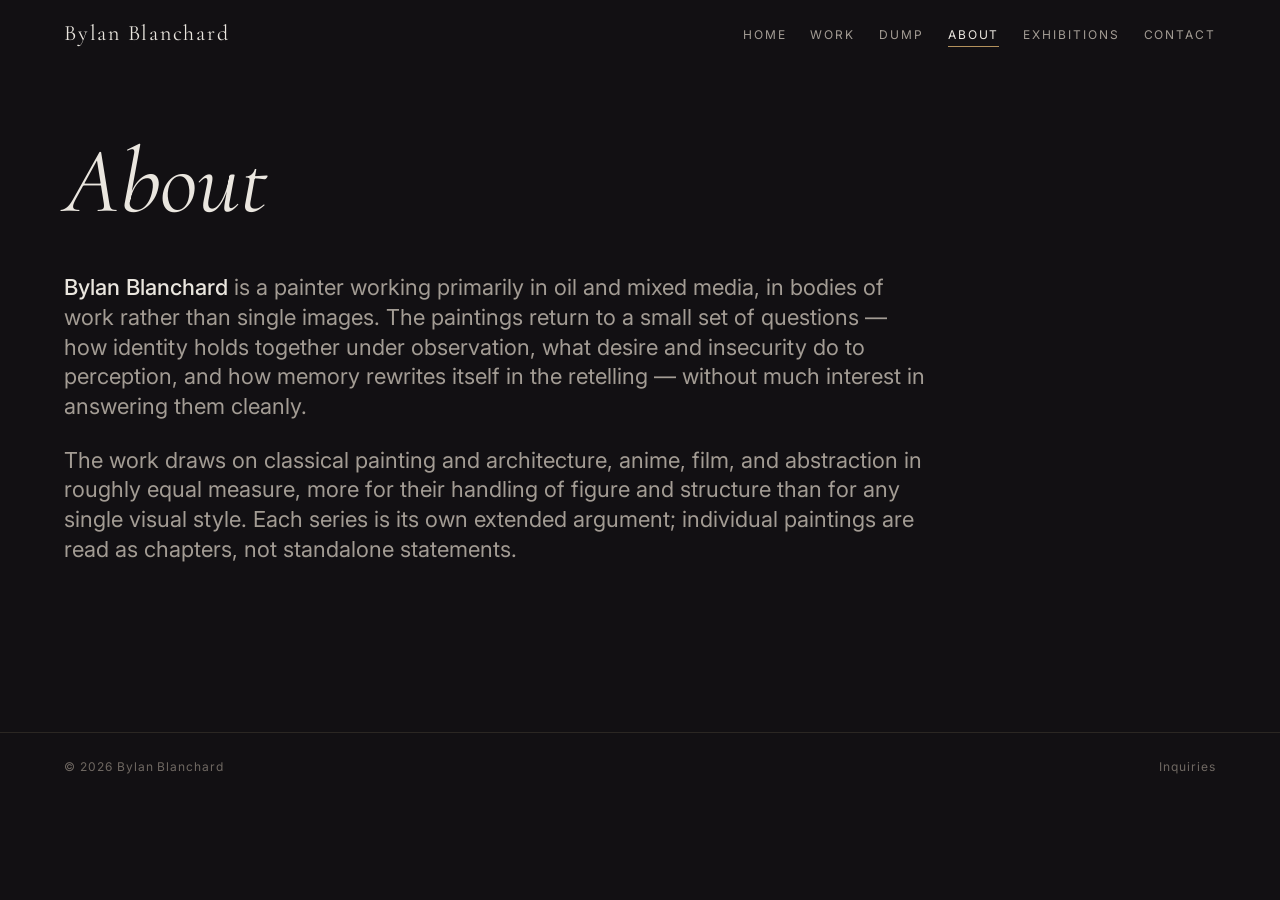
==== commit f784326a: "Add Dump page and real series structure New Dump nav page: a plain scrolling feed for quickly review" ====
--- a/about.html
+++ b/about.html
@@ -30,6 +30,7 @@
       <ul class="nav__list">
         <li><a class="nav__link" href="index.html">Home</a></li>
         <li><a class="nav__link" href="work.html">Work</a></li>
+        <li><a class="nav__link" href="dump.html">Dump</a></li>
         <li><a class="nav__link" href="about.html">About</a></li>
         <li><a class="nav__link" href="exhibitions.html">Exhibitions</a></li>
         <li><a class="nav__link" href="contact.html">Contact</a></li>
--- a/css/components.css
+++ b/css/components.css
@@ -329,6 +329,33 @@
   font-weight: 500;
 }
 
+/* ---- dump (raw scrolling image feed) ---- */
+
+.dump-count {
+  font-size: var(--size-xs);
+  letter-spacing: var(--tracking-wider);
+  text-transform: uppercase;
+  color: var(--color-fg-muted);
+}
+
+.dump-list {
+  display: flex;
+  flex-direction: column;
+  align-items: center;
+  gap: var(--space-6);
+}
+
+.dump-item {
+  width: 100%;
+  max-width: 46rem;
+  background: var(--color-border);
+}
+
+.dump-item img {
+  width: 100%;
+  height: auto;
+}
+
 /* ---- exhibitions list ---- */
 
 .exhibition {
